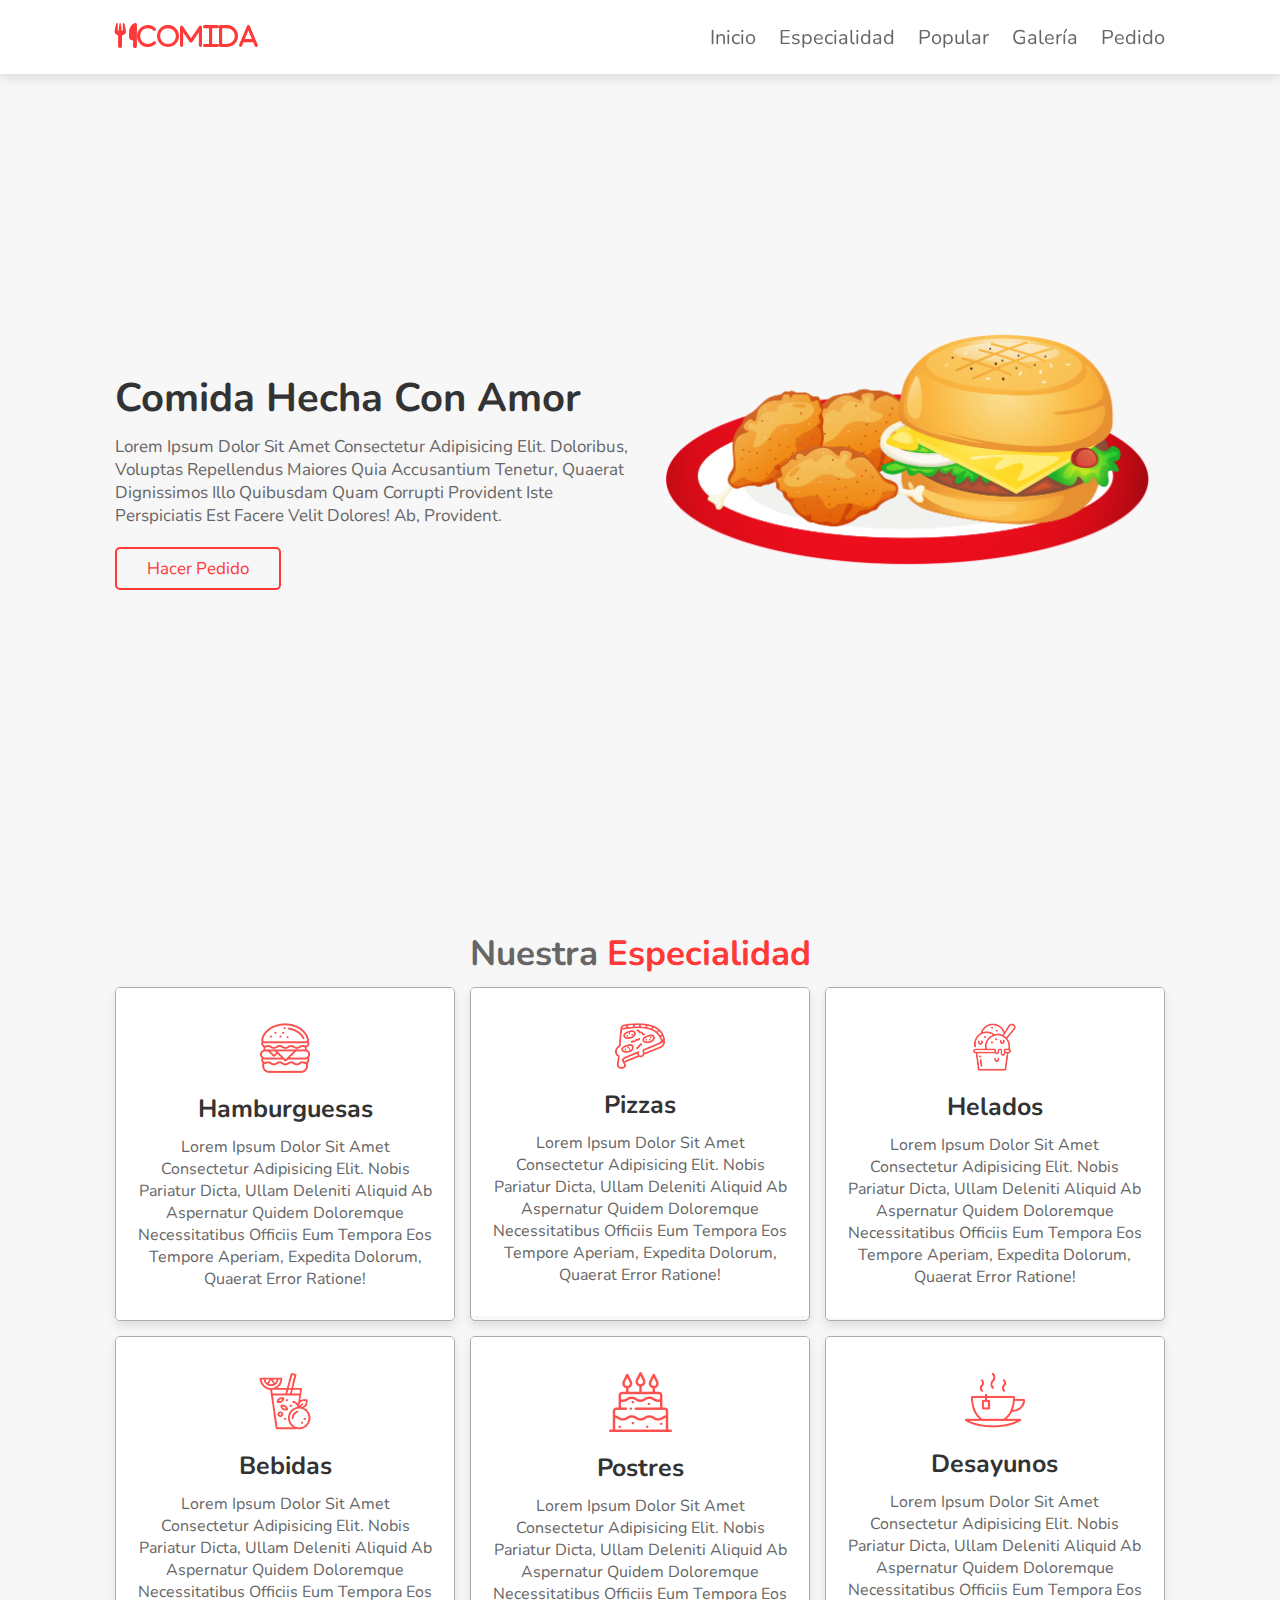
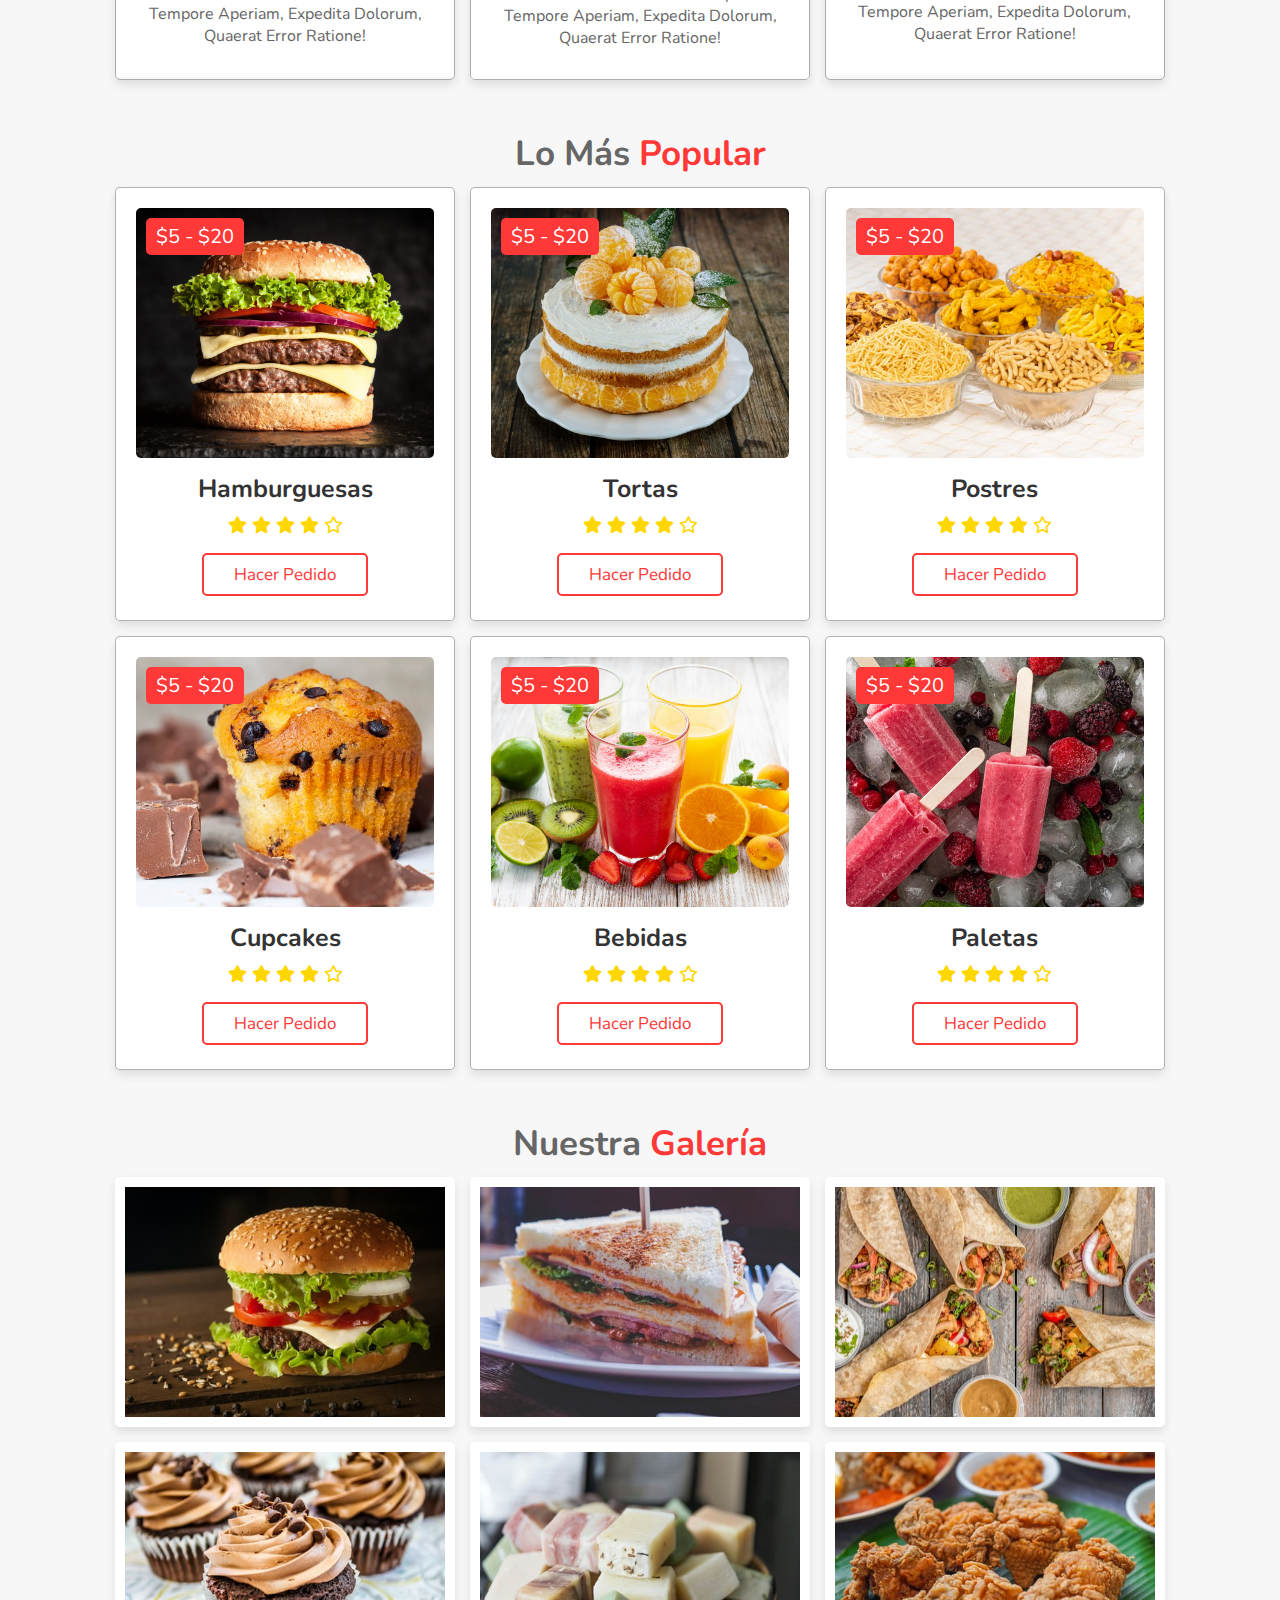
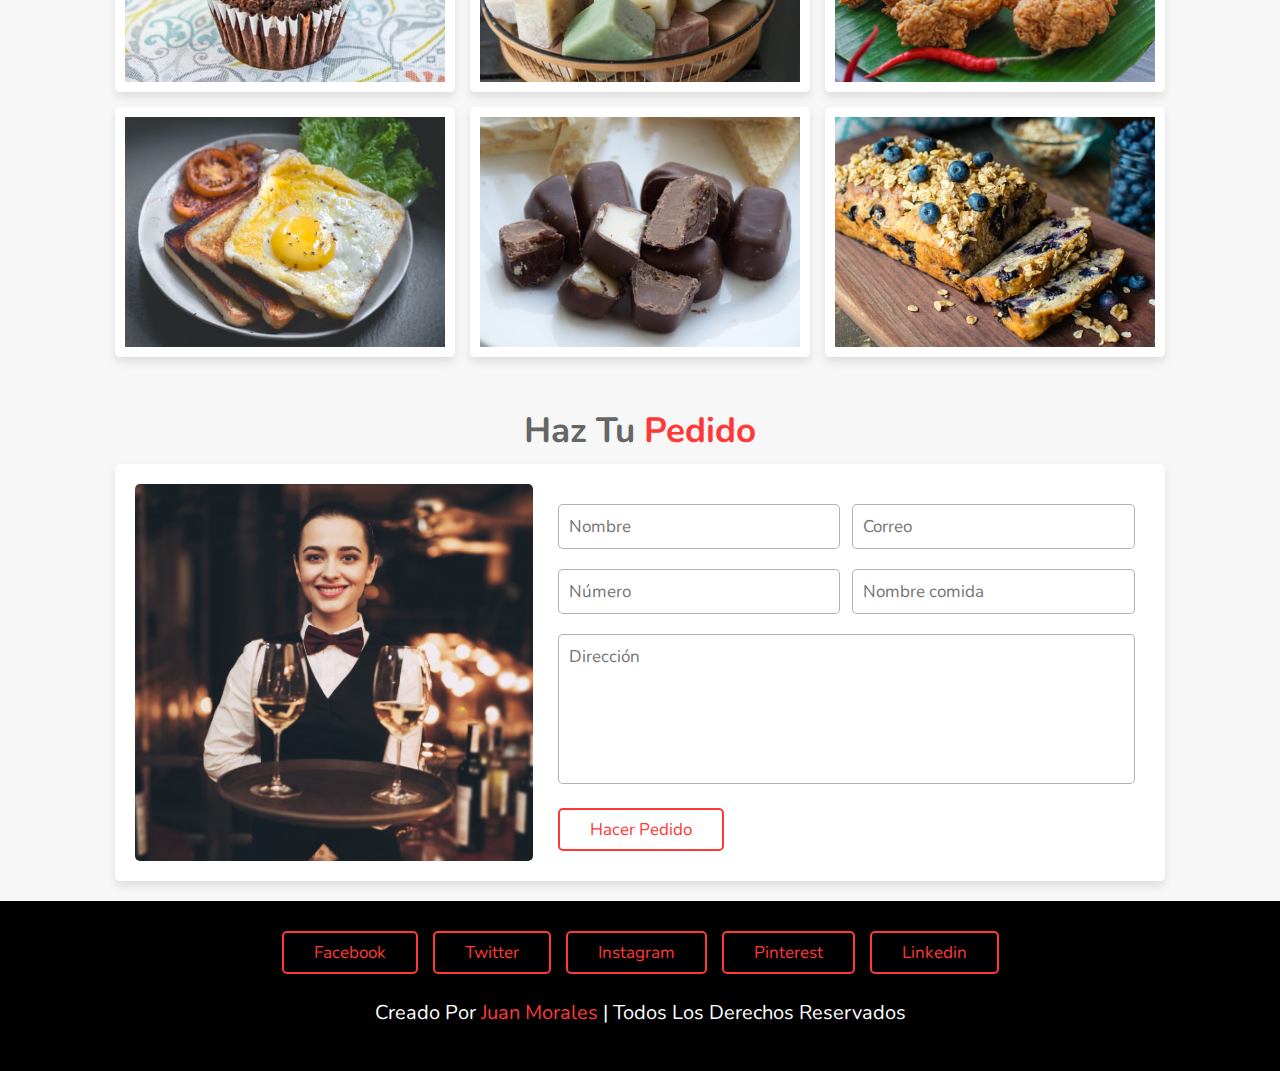
==== index.html @ 2a86a01d "primer commit" ====
<!DOCTYPE html>
<html lang="es">
<head>
    <meta charset="UTF-8">
    <meta http-equiv="X-UA-Compatible" content="IE=edge">
    <meta name="viewport" content="width=device-width, initial-scale=1.0">
    <!-- font awesome cdn link -->
    <link rel="stylesheet" href="https://cdnjs.cloudflare.com/ajax/libs/font-awesome/6.0.0-beta2/css/all.min.css">
    <link rel="stylesheet" href="estilos.css">
    <script defer src="main.js"></script>
    <title>Tienda de comida</title>
</head>
<body>

    <!-- Sección Header -->

    <header>
        <a href="#" class="logo">
            <i class="fas fa-utensils">Comida</i>
        </a>

        <div id="menu-bar" class="fas fa-bars"></div>

        <nav class="navbar">
            <a href="#home">Inicio</a>
            <a href="#especialidad">Especialidad</a>
            <a href="#popular">Popular</a>
            <a href="#galeria">Galería</a>
            <a href="pedido.html">Pedido</a>
        </nav>
    </header>

    <!-- Sección Inicio -->

    <section class="home" id="home">
        <div class="contenido">
            <h3>Comida hecha con amor</h3>
            <p>Lorem ipsum dolor sit amet consectetur adipisicing elit. Doloribus, voluptas repellendus maiores quia accusantium tenetur, quaerat dignissimos illo quibusdam quam corrupti provident iste perspiciatis est facere velit dolores! Ab, provident.</p>
            <a href="#" class="btn">Hacer pedido</a>
        </div>
        <div class="imagen">
            <img src="img/home-img.png" alt="">
        </div>
    </section>

    <!-- Sección Especialidades de la Casa -->

    <section class="especialidad" id="especialidad">
        <h1 class="heading">Nuestra <span>especialidad</span></h1>
        <div class="box-container">
            <div class="box">
                <img class="imagen" src="img/s-img-1.jpg" alt="">
                <div class="contenido">
                    <img src="img/s-1.png" alt="">
                    <h3>Hamburguesas</h3>
                    <p>Lorem ipsum dolor sit amet consectetur adipisicing elit. Nobis pariatur dicta, ullam deleniti aliquid ab aspernatur quidem doloremque necessitatibus officiis eum tempora eos tempore aperiam, expedita dolorum, quaerat error ratione!</p>
                </div>
            </div>
            <div class="box">
                <img class="imagen" src="img/s-img-2.jpg" alt="">
                <div class="contenido">
                    <img src="img/s-2.png" alt="">
                    <h3>Pizzas</h3>
                    <p>Lorem ipsum dolor sit amet consectetur adipisicing elit. Nobis pariatur dicta, ullam deleniti aliquid ab aspernatur quidem doloremque necessitatibus officiis eum tempora eos tempore aperiam, expedita dolorum, quaerat error ratione!</p>
                </div>
            </div>
            <div class="box">
                <img class="imagen" src="img/s-img-3.jpg" alt="">
                <div class="contenido">
                    <img src="img/s-3.png" alt="">
                    <h3>Helados</h3>
                    <p>Lorem ipsum dolor sit amet consectetur adipisicing elit. Nobis pariatur dicta, ullam deleniti aliquid ab aspernatur quidem doloremque necessitatibus officiis eum tempora eos tempore aperiam, expedita dolorum, quaerat error ratione!</p>
                </div>
            </div>
            <div class="box">
                <img class="imagen" src="img/s-img-4.jpg" alt="">
                <div class="contenido">
                    <img src="img/s-4.png" alt="">
                    <h3>Bebidas</h3>
                    <p>Lorem ipsum dolor sit amet consectetur adipisicing elit. Nobis pariatur dicta, ullam deleniti aliquid ab aspernatur quidem doloremque necessitatibus officiis eum tempora eos tempore aperiam, expedita dolorum, quaerat error ratione!</p>
                </div>
            </div>
            <div class="box">
                <img class="imagen" src="img/s-img-5.jpg" alt="">
                <div class="contenido">
                    <img src="img/s-5.png" alt="">
                    <h3>Postres</h3>
                    <p>Lorem ipsum dolor sit amet consectetur adipisicing elit. Nobis pariatur dicta, ullam deleniti aliquid ab aspernatur quidem doloremque necessitatibus officiis eum tempora eos tempore aperiam, expedita dolorum, quaerat error ratione!</p>
                </div>
            </div>
            <div class="box">
                <img class="imagen" src="img/s-img-6.jpg" alt="">
                <div class="contenido">
                    <img src="img/s-6.png" alt="">
                    <h3>Desayunos</h3>
                    <p>Lorem ipsum dolor sit amet consectetur adipisicing elit. Nobis pariatur dicta, ullam deleniti aliquid ab aspernatur quidem doloremque necessitatibus officiis eum tempora eos tempore aperiam, expedita dolorum, quaerat error ratione!</p>
                </div>
            </div>
        </div>
    </section>

    <!-- Sección Comidas Populares -->

    <section class="popular" id="popular">
        <h1 class="heading">Lo más <span>popular</span></h1>
        <div class="box-container">
            <div class="box">
                <span class="precio">$5 - $20</span>
                <img src="img/p-1.jpg" alt="">
                <h3>Hamburguesas</h3>
                <div class="stars">
                    <i class="fas fa-star"></i>
                    <i class="fas fa-star"></i>
                    <i class="fas fa-star"></i>
                    <i class="fas fa-star"></i>
                    <i class="far fa-star"></i>
                </div>
                <a href="#" class="btn">Hacer pedido</a>
            </div>
            <div class="box">
                <span class="precio">$5 - $20</span>
                <img src="img/p-2.jpg" alt="">
                <h3>tortas</h3>
                <div class="stars">
                    <i class="fas fa-star"></i>
                    <i class="fas fa-star"></i>
                    <i class="fas fa-star"></i>
                    <i class="fas fa-star"></i>
                    <i class="far fa-star"></i>
                </div>
                <a href="#" class="btn">Hacer pedido</a>
            </div>
            <div class="box">
                <span class="precio">$5 - $20</span>
                <img src="img/p-3.jpg" alt="">
                <h3>Postres</h3>
                <div class="stars">
                    <i class="fas fa-star"></i>
                    <i class="fas fa-star"></i>
                    <i class="fas fa-star"></i>
                    <i class="fas fa-star"></i>
                    <i class="far fa-star"></i>
                </div>
                <a href="#" class="btn">Hacer pedido</a>
            </div>
            <div class="box">
                <span class="precio">$5 - $20</span>
                <img src="img/p-4.jpg" alt="">
                <h3>Cupcakes</h3>
                <div class="stars">
                    <i class="fas fa-star"></i>
                    <i class="fas fa-star"></i>
                    <i class="fas fa-star"></i>
                    <i class="fas fa-star"></i>
                    <i class="far fa-star"></i>
                </div>
                <a href="#" class="btn">Hacer pedido</a>
            </div>
            <div class="box">
                <span class="precio">$5 - $20</span>
                <img src="img/p-5.jpg" alt="">
                <h3>Bebidas</h3>
                <div class="stars">
                    <i class="fas fa-star"></i>
                    <i class="fas fa-star"></i>
                    <i class="fas fa-star"></i>
                    <i class="fas fa-star"></i>
                    <i class="far fa-star"></i>
                </div>
                <a href="#" class="btn">Hacer pedido</a>
            </div>
            <div class="box">
                <span class="precio">$5 - $20</span>
                <img src="img/p-6.jpg" alt="">
                <h3>Paletas</h3>
                <div class="stars">
                    <i class="fas fa-star"></i>
                    <i class="fas fa-star"></i>
                    <i class="fas fa-star"></i>
                    <i class="fas fa-star"></i>
                    <i class="far fa-star"></i>
                </div>
                <a href="#" class="btn">Hacer pedido</a>
            </div>
        </div>
    </section>

    <!-- Sección Galería -->

    <section class="galeria" id="galeria">
        <h1 class="heading">Nuestra <span>galería</span></h1>
        <div class="box-container">
            <div class="box">
                <img src="img/g-1.jpg" alt="">
                <div class="contenido">
                    <h3>Comida</h3>
                    <p>Lorem ipsum dolor sit, amet consectetur adipisicing elit dolorem.</p>
                    <a href="#" class="btn">Hacer pedido</a>
                </div>
            </div>
            <div class="box">
                <img src="img/g-2.jpg" alt="">
                <div class="contenido">
                    <h3>Comida</h3>
                    <p>Lorem ipsum dolor sit, amet consectetur adipisicing elit dolorem.</p>
                    <a href="#" class="btn">Hacer pedido</a>
                </div>
            </div>
            <div class="box">
                <img src="img/g-3.jpg" alt="">
                <div class="contenido">
                    <h3>Comida</h3>
                    <p>Lorem ipsum dolor sit, amet consectetur adipisicing elit dolorem.</p>
                    <a href="#" class="btn">Hacer pedido</a>
                </div>
            </div>
            <div class="box">
                <img src="img/g-4.jpg" alt="">
                <div class="contenido">
                    <h3>Comida</h3>
                    <p>Lorem ipsum dolor sit, amet consectetur adipisicing elit dolorem.</p>
                    <a href="#" class="btn">Hacer pedido</a>
                </div>
            </div>
            <div class="box">
                <img src="img/g-5.jpg" alt="">
                <div class="contenido">
                    <h3>Comida</h3>
                    <p>Lorem ipsum dolor sit, amet consectetur adipisicing elit dolorem.</p>
                    <a href="#" class="btn">Hacer pedido</a>
                </div>
            </div>
            <div class="box">
                <img src="img/g-6.jpg" alt="">
                <div class="contenido">
                    <h3>Comida</h3>
                    <p>Lorem ipsum dolor sit, amet consectetur adipisicing elit dolorem.</p>
                    <a href="#" class="btn">Hacer pedido</a>
                </div>
            </div>
            <div class="box">
                <img src="img/g-7.jpg" alt="">
                <div class="contenido">
                    <h3>Comida</h3>
                    <p>Lorem ipsum dolor sit, amet consectetur adipisicing elit dolorem.</p>
                    <a href="#" class="btn">Hacer pedido</a>
                </div>
            </div>
            <div class="box">
                <img src="img/g-8.jpg" alt="">
                <div class="contenido">
                    <h3>Comida</h3>
                    <p>Lorem ipsum dolor sit, amet consectetur adipisicing elit dolorem.</p>
                    <a href="#" class="btn">Hacer pedido</a>
                </div>
            </div>
            <div class="box">
                <img src="img/g-9.jpg" alt="">
                <div class="contenido">
                    <h3>Comida</h3>
                    <p>Lorem ipsum dolor sit, amet consectetur adipisicing elit dolorem.</p>
                    <a href="#" class="btn">Hacer pedido</a>
                </div>
            </div>
        </div>
    </section>

    <!-- Sección pedido -->

    <section class="pedido" id="pedido">
        <h1 class="heading">Haz tu <span>pedido</span></h1>
        <div class="row">
            <div class="imagen">
                <img src="img/order-img.jpg" alt="">
            </div>
            <form action="">
                <div class="inputBox">
                    <input type="text" placeholder="Nombre">
                    <input type="email" placeholder="Correo">
                </div>
                <div class="inputBox">
                    <input type="number" placeholder="Número">
                    <input type="email" placeholder="Nombre comida">
                </div>
                <textarea placeholder="Dirección" name="" id="" cols="30" rows="10"></textarea>
                <input type="submit" value="Hacer pedido" class="btn">
            </form>
        </div>
    </section>

    <!-- footer -->

    <section class="footer">
        <div class="share">
            <a href="#" class="btn">Facebook</a>
            <a href="#" class="btn">Twitter</a>
            <a href="#" class="btn">Instagram</a>
            <a href="#" class="btn">Pinterest</a>
            <a href="#" class="btn">Linkedin</a>
        </div>
        <h1 class="credito">Creado por <span>Juan Morales</span> | Todos los derechos reservados</h1>
    </section>

</body>
</html>
---- estilos.css ----
@import url('https://fonts.googleapis.com/css2?family=Nunito:wght@200;300;400;600;700&display=swap');

:root {
    --red: #ff3838;
}

* {
    font-family: 'Nunito', sans-serif;
    margin: 0;
    padding: 0;
    box-sizing: border-box;
    outline: none;
    border: none;
    text-decoration: none;
    text-transform: capitalize;
    transition: all .2s linear;
}

*::selection {
    background: var(--red);
    color: #ffffff;
}

html {
    font-size: 62.5%;
    overflow-x: hidden;
    scroll-behavior: smooth;
    scroll-padding-top: 6rem;
}

body {
    background: #f7f7f7;
}

section {
    padding: 2rem 9%;
}

.heading {
    text-align: center;
    font-size: 3.5rem;
    padding: 1rem;
    color: #666666;
}

.heading span {
    color: var(--red);
}

.btn {
    display: inline-block;
    padding: .8rem 3rem;
    border: .2rem solid var(--red);
    color: var(--red);
    cursor: pointer;
    font-size: 1.7rem;
    border-radius: .5rem;
    position: relative;
    overflow: hidden;
    z-index: 0;
    margin-top: 1rem;
}

.btn::before {
    content: '';
    position: absolute;
    top: 0;
    right: 0;
    width: 0;
    height: 100%;
    background: var(--red);
    transition: .3s linear;
    z-index: -1;
}

.btn:hover::before {
    width: 100%;
    left: 0;
}

.btn:hover {
    color: #ffffff;
}

header {
    position: fixed;
    top: 0;
    left: 0;
    right: 0;
    z-index: 1000;
    display: flex;
    align-items: center;
    justify-content: space-between;
    background: #ffffff;
    padding: 2rem 9%;
    box-shadow: 0 .5rem 1rem rgba(0, 0, 0, .1);
}

header .logo {
    font-size: 2.5rem;
    font-weight: bolder;
    color: #666666;
}

header .logo i {
    padding-right: .5rem;
    color: #ff3838;
}

header .navbar a {
    font-size: 2rem;
    margin-left: 2rem;
    color: #666666;
}

header .navbar a:hover {
    color: var(--red);
}

#menu-bar {
    font-size: 3rem;
    cursor: pointer;
    color: #666666;
    border: .1rem solid #666666;
    border-radius: .3rem;
    padding: .5rem 1.5rem;
    display: none;
}

.home {
    display: flex;
    flex-wrap: wrap;
    gap: 1.5rem;
    min-height: 100vh;
    align-items: center;
    background: url(img/home-bg.jpg) no-repeat;
    background-size: cover;
    background-position: center;
}

.home .contenido {
    flex: 1 1 40rem;
    padding-top: 6.5rem;
}

.home .imagen {
    flex: 1 1 40rem;
}

.home .imagen img {
    width: 100%;
    padding: 1rem;
}

@keyframes float {
    0%, 100% {
        transform: translateY(0rem);
    }

    50% {
        transform: translateY(3rem);
    }
}

.home .contenido h3 {
    font-size: 4rem;
    color: #333333;
}

.home .contenido p {
    font-size: 1.7rem;
    color: #666666;
    padding: 1rem 0;
}

.especialidad .box-container {
    display: flex;
    flex-wrap: wrap;
    gap: 1.5rem;
}

.especialidad .box-container .box {
    flex: 1 1 30rem;
    position: relative;
    overflow: hidden;
    box-shadow: 0 .5rem 1rem rgba(0, 0, 0, .1);
    border: .1rem solid rgba(0, 0, 0, .3);
    cursor: pointer;
    border-radius: .5rem;
}

.especialidad .box-container .box .imagen {
    height: 100%;
    width: 100%;
    object-fit: cover;
    position: absolute;
    top: -100%;
    left: 0;
}

.especialidad .box-container .box .contenido {
    text-align: center;
    background: #ffffff;
    padding: 2rem;
}

.especialidad .box-container .box .contenido img {
    margin: 1.5rem 0;
}

.especialidad .box-container .box .contenido h3 {
    font-size: 2.5rem;
    color: #333333;
}

.especialidad .box-container .box .contenido p {
    font-size: 1.6rem;
    color: #666666;
    padding: 1rem 0;
}

.especialidad .box-container .box:hover .imagen {
    top: 0;
}

.especialidad .box-container .box:hover .contenido {
    transform: translateY(100%);
}

.popular .box-container {
    display: flex;
    flex-wrap: wrap;
    gap: 1.5rem;
}

.popular .box-container .box {
    padding: 2rem;
    background: #ffffff;
    box-shadow: 0 .5rem 1rem rgba(0, 0, 0, .1);
    border: .1rem solid rgba(0, 0, 0, .3);
    border-radius: .5rem;
    text-align: center;
    flex: 1 1 30rem;
    position: relative;
}

.popular .box-container .box img {
    height: 25rem;
    object-fit: cover;
    width: 100%;
    border-radius: .5rem;
    cursor: pointer;
}

.popular .box-container .box .precio {
    position: absolute;
    top: 3rem;
    left: 3rem;
    background: var(--red);
    color: #ffffff;
    font-size: 2rem;
    padding: .5rem 1rem;
    border-radius: .5rem;
}

.popular .box-container .box h3 {
    color: #333333;
    font-size: 2.5rem;
    padding-top: 1rem;
}

.popular .box-container .box .stars i {
    color: gold;
    font-size: 1.7rem;
    padding: 1rem .1rem;
}

.pasos .box h3 {
    font-size: 3rem;
    color: #333333;
    padding: 1rem;
}

.galeria .box-container {
    display: flex;
    flex-wrap: wrap;
    gap: 1.5rem;
}

.galeria .box-container .box {
    height: 25rem;
    flex: 1 1 30rem;
    border: 1rem solid #ffffff;
    box-shadow: 0 .5rem 1rem rgba(0, 0, 0, .1);
    border-radius: .5rem;
    position: relative;
    overflow: hidden;
}

.galeria .box-container .box img {
    height: 100%;
    width: 100%;
    object-fit: cover;
}

.galeria .box-container .box .contenido {
    position: absolute;
    top: -100%;
    left: 0;
    height: 100%;
    width: 100%;
    background: rgba(255, 255, 255, .9);
    padding: 2rem;
    padding-top: 5rem;
    text-align: center;
}

.galeria .box-container .box .contenido h3 {
    font-size: 2.5rem;
    color: #333333;
}

.galeria .box-container .box .contenido p {
    font-size: 1.5rem;
    color: #666666;
    padding: 1rem 0;
}

.galeria .box-container .box:hover .contenido {
    top: 0;
}

.pedido .row {
    padding: 2rem;
    box-shadow: 0 .5rem 1rem rgba(0, 0, 0, .1);
    background: #ffffff;
    display: flex;
    flex-wrap: wrap;
    gap: 1.5rem;
    border-radius: .5rem;
}

.pedido .row .imagen {
    flex: 1 1 30rem;
}

.pedido .row .imagen img {
    height: 100%;
    width: 100%;
    object-fit: cover;
    border-radius: .5rem;
}

.pedido .row form {
    flex: 1 1 50rem;
    padding: 1rem;
}

.pedido .row form .inputBox {
    display: flex;
    justify-content: space-between;
    flex-wrap: wrap;
}

.pedido .row form .inputBox input, .pedido .row form textarea {
    padding: 1rem;
    margin: 1rem 0;
    font-size: 1.7rem;
    color: #333333;
    text-transform: none;
    border: .1rem solid rgba(0, 0, 0, .3);
    border-radius: .5rem;
    width: 49%;
}

.pedido .row form textarea {
    width: 100%;
    resize: none;
    height: 15rem;
}

.pedido .row form .btn {
    background: none;
}

.pedido .row form .btn:hover {
    background: var(--red);
}

.footer {
    background: #000000;
    text-align: center;
}

.footer .share {
    display: flex;
    gap: 1.5rem;
    justify-content: center;
    flex-wrap: wrap;
}

.footer .credito {
    padding: 2.5rem 1rem;
    color: #ffffff;
    font-weight: normal;
    font-size: 2rem;
}

.footer .credito span {
    color: var(--red);
}

#scroll-top {
    position: fixed;
    top: -120%;
    right: 2rem;
    padding: .5rem 1.2rem;
    font-size: 4rem;
    background: var(--red);
    color: #ffffff;
    border-radius: .5rem;
    transition: 1s linear;
    z-index: 1000;
}

#scroll-top.active {
    top: calc(100% - 12rem);
}

.loader-container {
    position: fixed;
    top: 0;
    left: 0;
    z-index: 10000;
    background: #ffffff;
    display: flex;
    align-items: center;
    justify-content: center;
    height: 100%;
    width: 100%;
}

.loader-container.fade-out {
    top: -120%;
}

/* Media queries */

@media(max-width:991px) {
    html {
        font-size: 55%;
    }

    header {
        padding: 2rem;
    }

    section {
        padding: 2rem;
    }
}

@media(max-width:768px) {
    #menu-bar {
        display: initial;
    }

    header .navbar {
        position: absolute;
        top: 100%;
        left: 0;
        right: 0;
        background: #f7f7f7;
        border-top: .1rem solid rgba(0, 0, 0, .1);
        clip-path: polygon(0 0, 100% 0, 100% 0, 0 0);
    }

    header .navbar.active {
        clip-path: polygon(0 0, 100% 0, 100% 100%, 0 100%);
    }

    header .navbar a {
        margin: 1.5rem;
        padding: 1.5rem;
        display: block;
        border: .2rem solid rgba(0, 0, 0, .1);
        border-left: .5rem solid var(--red);
        background: #ffffff;
    }
}

@media(max-width:450px) {
    html {
        font-size: 50%;
    }

    .pedido .row form .inputBox input {
        width: 100%;
    }
}
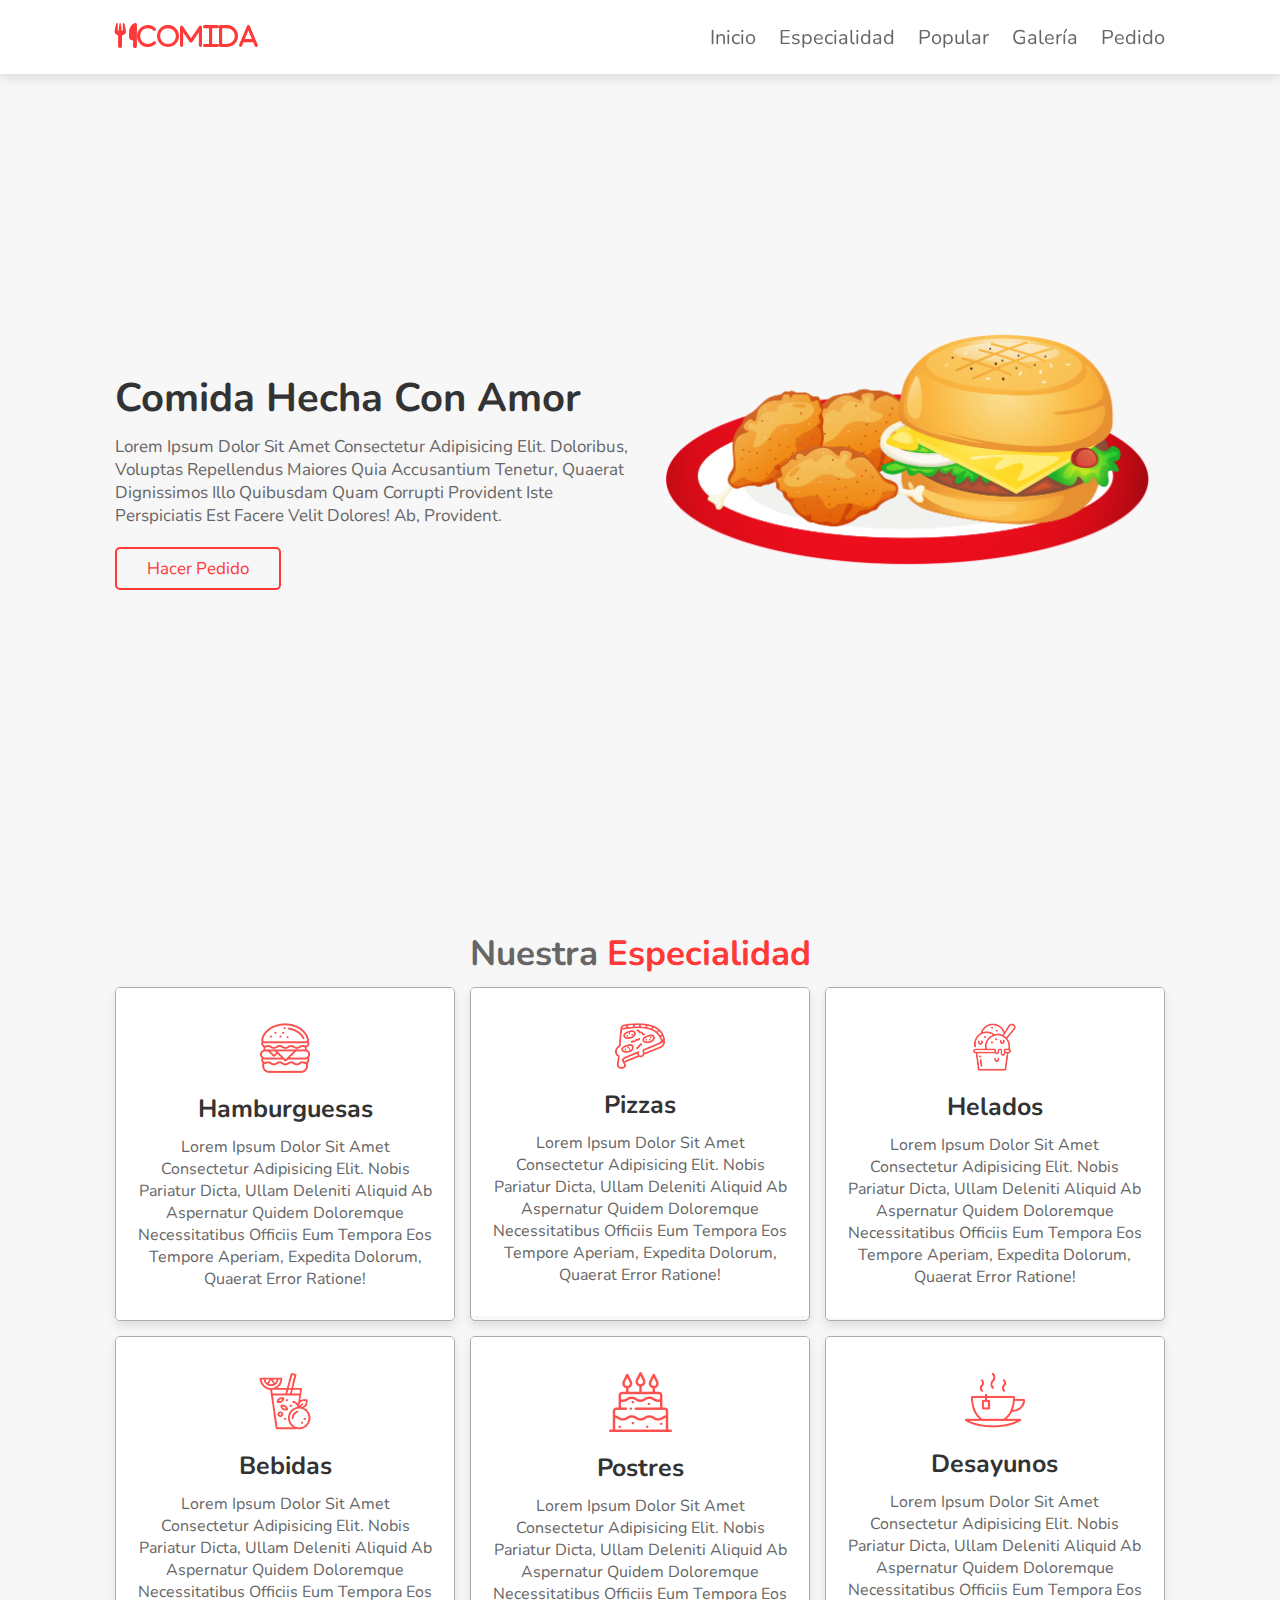
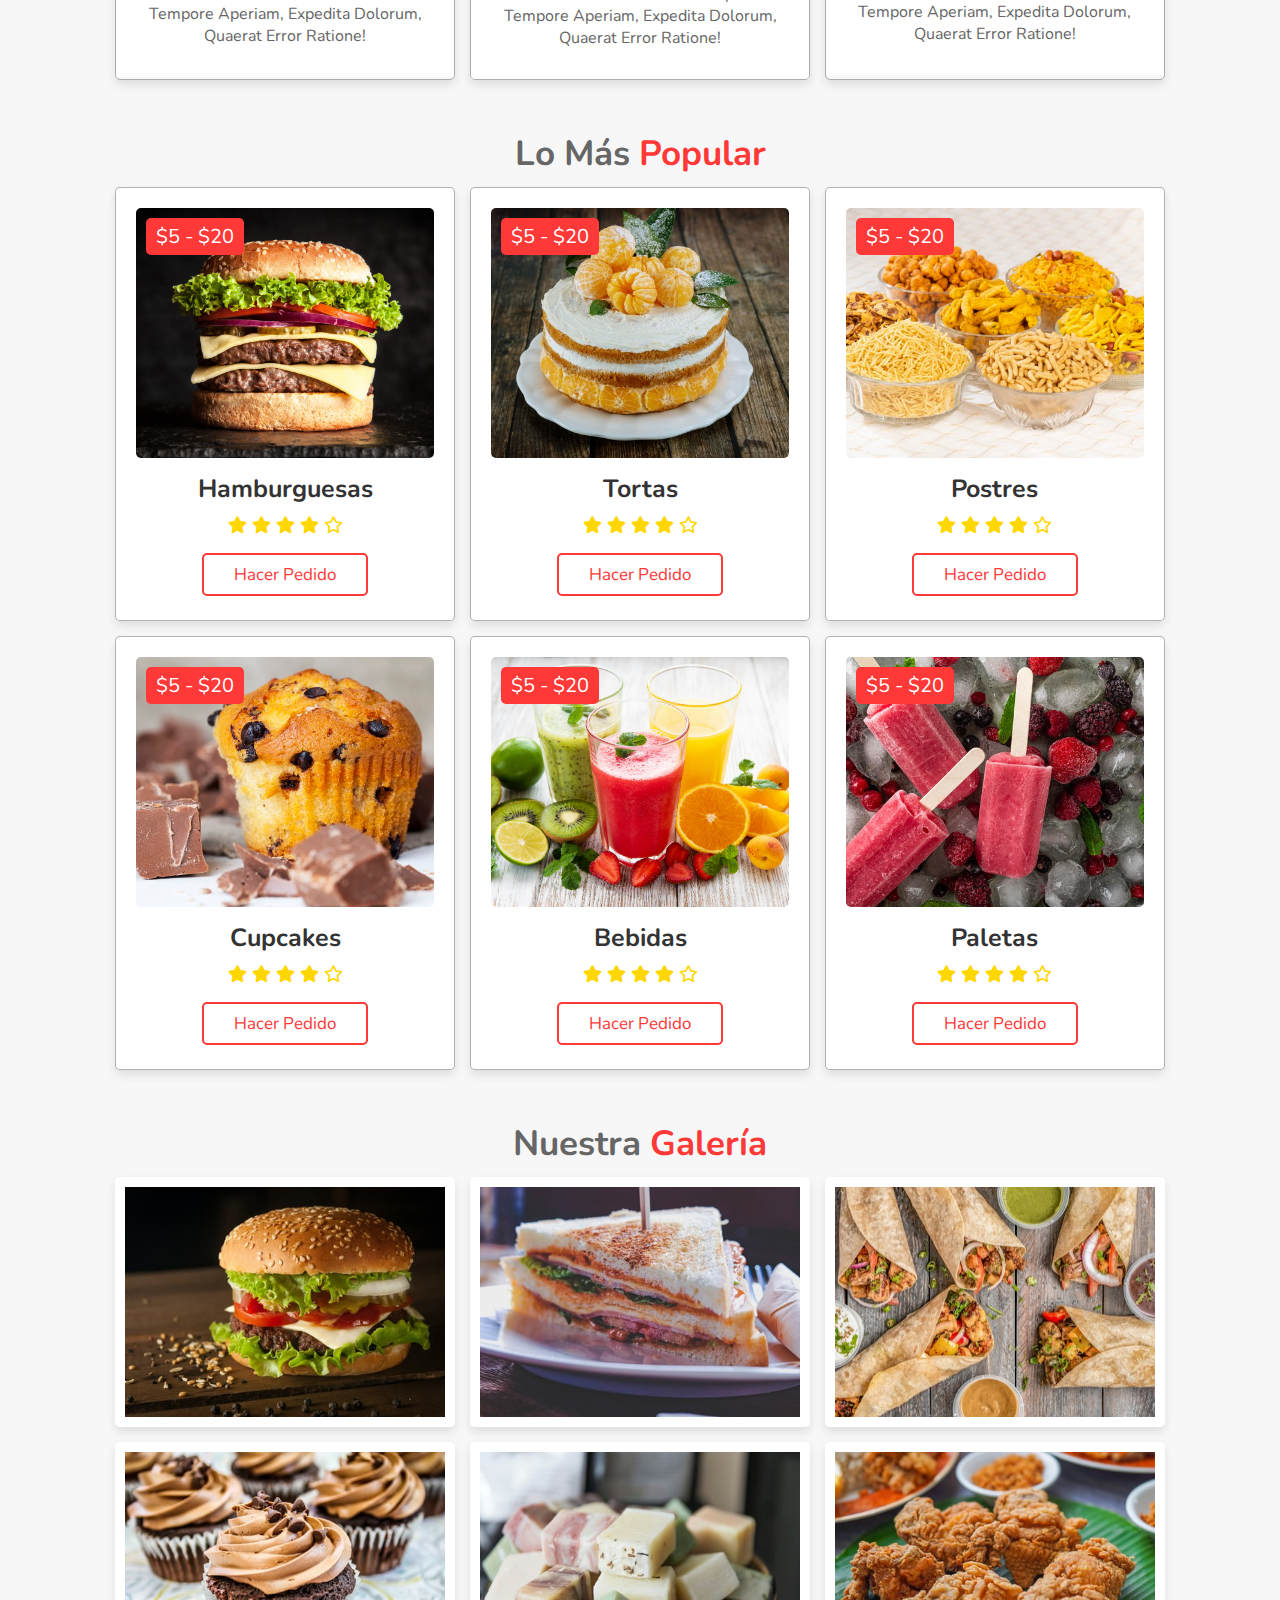
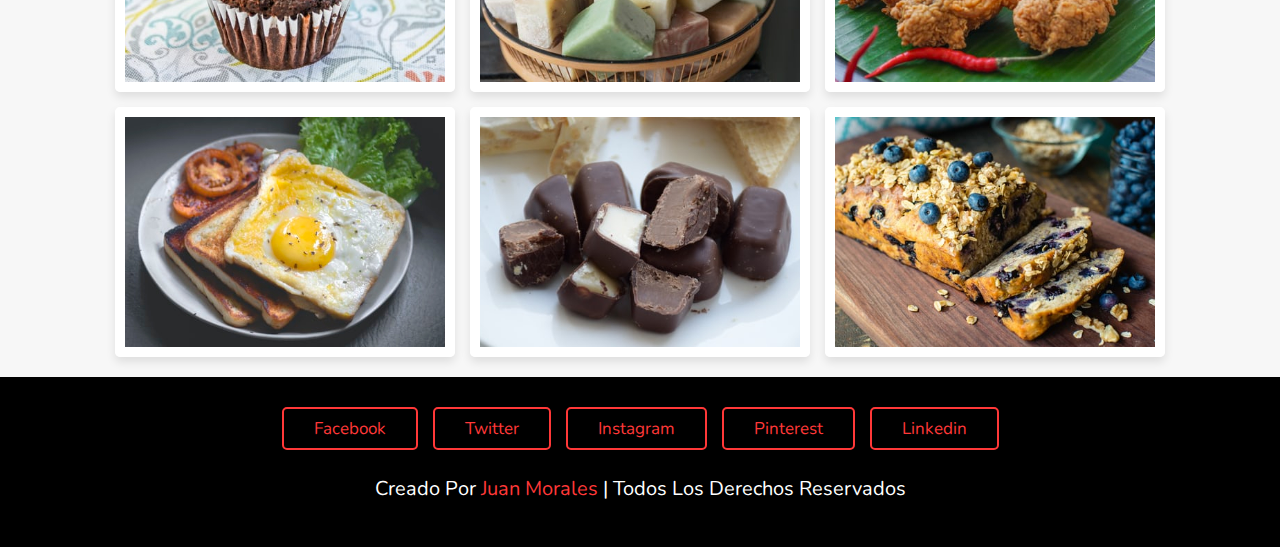
==== commit 814cc813: "final final" ====
--- a/index.html
+++ b/index.html
@@ -36,7 +36,7 @@
         <div class="contenido">
             <h3>Comida hecha con amor</h3>
             <p>Lorem ipsum dolor sit amet consectetur adipisicing elit. Doloribus, voluptas repellendus maiores quia accusantium tenetur, quaerat dignissimos illo quibusdam quam corrupti provident iste perspiciatis est facere velit dolores! Ab, provident.</p>
-            <a href="#" class="btn">Hacer pedido</a>
+            <a href="pedido.html" class="btn">Hacer pedido</a>
         </div>
         <div class="imagen">
             <img src="img/home-img.png" alt="">
@@ -115,7 +115,7 @@
                     <i class="fas fa-star"></i>
                     <i class="far fa-star"></i>
                 </div>
-                <a href="#" class="btn">Hacer pedido</a>
+                <a href="pedido.html" class="btn">Hacer pedido</a>
             </div>
             <div class="box">
                 <span class="precio">$5 - $20</span>
@@ -128,7 +128,7 @@
                     <i class="fas fa-star"></i>
                     <i class="far fa-star"></i>
                 </div>
-                <a href="#" class="btn">Hacer pedido</a>
+                <a href="pedido.html" class="btn">Hacer pedido</a>
             </div>
             <div class="box">
                 <span class="precio">$5 - $20</span>
@@ -141,7 +141,7 @@
                     <i class="fas fa-star"></i>
                     <i class="far fa-star"></i>
                 </div>
-                <a href="#" class="btn">Hacer pedido</a>
+                <a href="pedido.html" class="btn">Hacer pedido</a>
             </div>
             <div class="box">
                 <span class="precio">$5 - $20</span>
@@ -154,7 +154,7 @@
                     <i class="fas fa-star"></i>
                     <i class="far fa-star"></i>
                 </div>
-                <a href="#" class="btn">Hacer pedido</a>
+                <a href="pedido.html" class="btn">Hacer pedido</a>
             </div>
             <div class="box">
                 <span class="precio">$5 - $20</span>
@@ -167,7 +167,7 @@
                     <i class="fas fa-star"></i>
                     <i class="far fa-star"></i>
                 </div>
-                <a href="#" class="btn">Hacer pedido</a>
+                <a href="pedido.html" class="btn">Hacer pedido</a>
             </div>
             <div class="box">
                 <span class="precio">$5 - $20</span>
@@ -180,7 +180,7 @@
                     <i class="fas fa-star"></i>
                     <i class="far fa-star"></i>
                 </div>
-                <a href="#" class="btn">Hacer pedido</a>
+                <a href="pedido.html" class="btn">Hacer pedido</a>
             </div>
         </div>
     </section>
@@ -195,7 +195,7 @@
                 <div class="contenido">
                     <h3>Comida</h3>
                     <p>Lorem ipsum dolor sit, amet consectetur adipisicing elit dolorem.</p>
-                    <a href="#" class="btn">Hacer pedido</a>
+                    <a href="pedido.html" class="btn">Hacer pedido</a>
                 </div>
             </div>
             <div class="box">
@@ -203,7 +203,7 @@
                 <div class="contenido">
                     <h3>Comida</h3>
                     <p>Lorem ipsum dolor sit, amet consectetur adipisicing elit dolorem.</p>
-                    <a href="#" class="btn">Hacer pedido</a>
+                    <a href="pedido.html" class="btn">Hacer pedido</a>
                 </div>
             </div>
             <div class="box">
@@ -211,7 +211,7 @@
                 <div class="contenido">
                     <h3>Comida</h3>
                     <p>Lorem ipsum dolor sit, amet consectetur adipisicing elit dolorem.</p>
-                    <a href="#" class="btn">Hacer pedido</a>
+                    <a href="pedido.html" class="btn">Hacer pedido</a>
                 </div>
             </div>
             <div class="box">
@@ -219,7 +219,7 @@
                 <div class="contenido">
                     <h3>Comida</h3>
                     <p>Lorem ipsum dolor sit, amet consectetur adipisicing elit dolorem.</p>
-                    <a href="#" class="btn">Hacer pedido</a>
+                    <a href="pedido.html" class="btn">Hacer pedido</a>
                 </div>
             </div>
             <div class="box">
@@ -227,7 +227,7 @@
                 <div class="contenido">
                     <h3>Comida</h3>
                     <p>Lorem ipsum dolor sit, amet consectetur adipisicing elit dolorem.</p>
-                    <a href="#" class="btn">Hacer pedido</a>
+                    <a href="pedido.html" class="btn">Hacer pedido</a>
                 </div>
             </div>
             <div class="box">
@@ -235,7 +235,7 @@
                 <div class="contenido">
                     <h3>Comida</h3>
                     <p>Lorem ipsum dolor sit, amet consectetur adipisicing elit dolorem.</p>
-                    <a href="#" class="btn">Hacer pedido</a>
+                    <a href="pedido.html" class="btn">Hacer pedido</a>
                 </div>
             </div>
             <div class="box">
@@ -243,7 +243,7 @@
                 <div class="contenido">
                     <h3>Comida</h3>
                     <p>Lorem ipsum dolor sit, amet consectetur adipisicing elit dolorem.</p>
-                    <a href="#" class="btn">Hacer pedido</a>
+                    <a href="pedido.html" class="btn">Hacer pedido</a>
                 </div>
             </div>
             <div class="box">
@@ -251,7 +251,7 @@
                 <div class="contenido">
                     <h3>Comida</h3>
                     <p>Lorem ipsum dolor sit, amet consectetur adipisicing elit dolorem.</p>
-                    <a href="#" class="btn">Hacer pedido</a>
+                    <a href="pedido.html" class="btn">Hacer pedido</a>
                 </div>
             </div>
             <div class="box">
@@ -259,32 +259,9 @@
                 <div class="contenido">
                     <h3>Comida</h3>
                     <p>Lorem ipsum dolor sit, amet consectetur adipisicing elit dolorem.</p>
-                    <a href="#" class="btn">Hacer pedido</a>
-                </div>
-            </div>
-        </div>
-    </section>
-
-    <!-- Sección pedido -->
-
-    <section class="pedido" id="pedido">
-        <h1 class="heading">Haz tu <span>pedido</span></h1>
-        <div class="row">
-            <div class="imagen">
-                <img src="img/order-img.jpg" alt="">
-            </div>
-            <form action="">
-                <div class="inputBox">
-                    <input type="text" placeholder="Nombre">
-                    <input type="email" placeholder="Correo">
-                </div>
-                <div class="inputBox">
-                    <input type="number" placeholder="Número">
-                    <input type="email" placeholder="Nombre comida">
-                </div>
-                <textarea placeholder="Dirección" name="" id="" cols="30" rows="10"></textarea>
-                <input type="submit" value="Hacer pedido" class="btn">
-            </form>
+                    <a href="pedido.html" class="btn">Hacer pedido</a>
+                </div>
+            </div>
         </div>
     </section>
 
--- a/estilos.css
+++ b/estilos.css
@@ -133,7 +133,6 @@
     gap: 1.5rem;
     min-height: 100vh;
     align-items: center;
-    background: url(img/home-bg.jpg) no-repeat;
     background-size: cover;
     background-position: center;
 }
